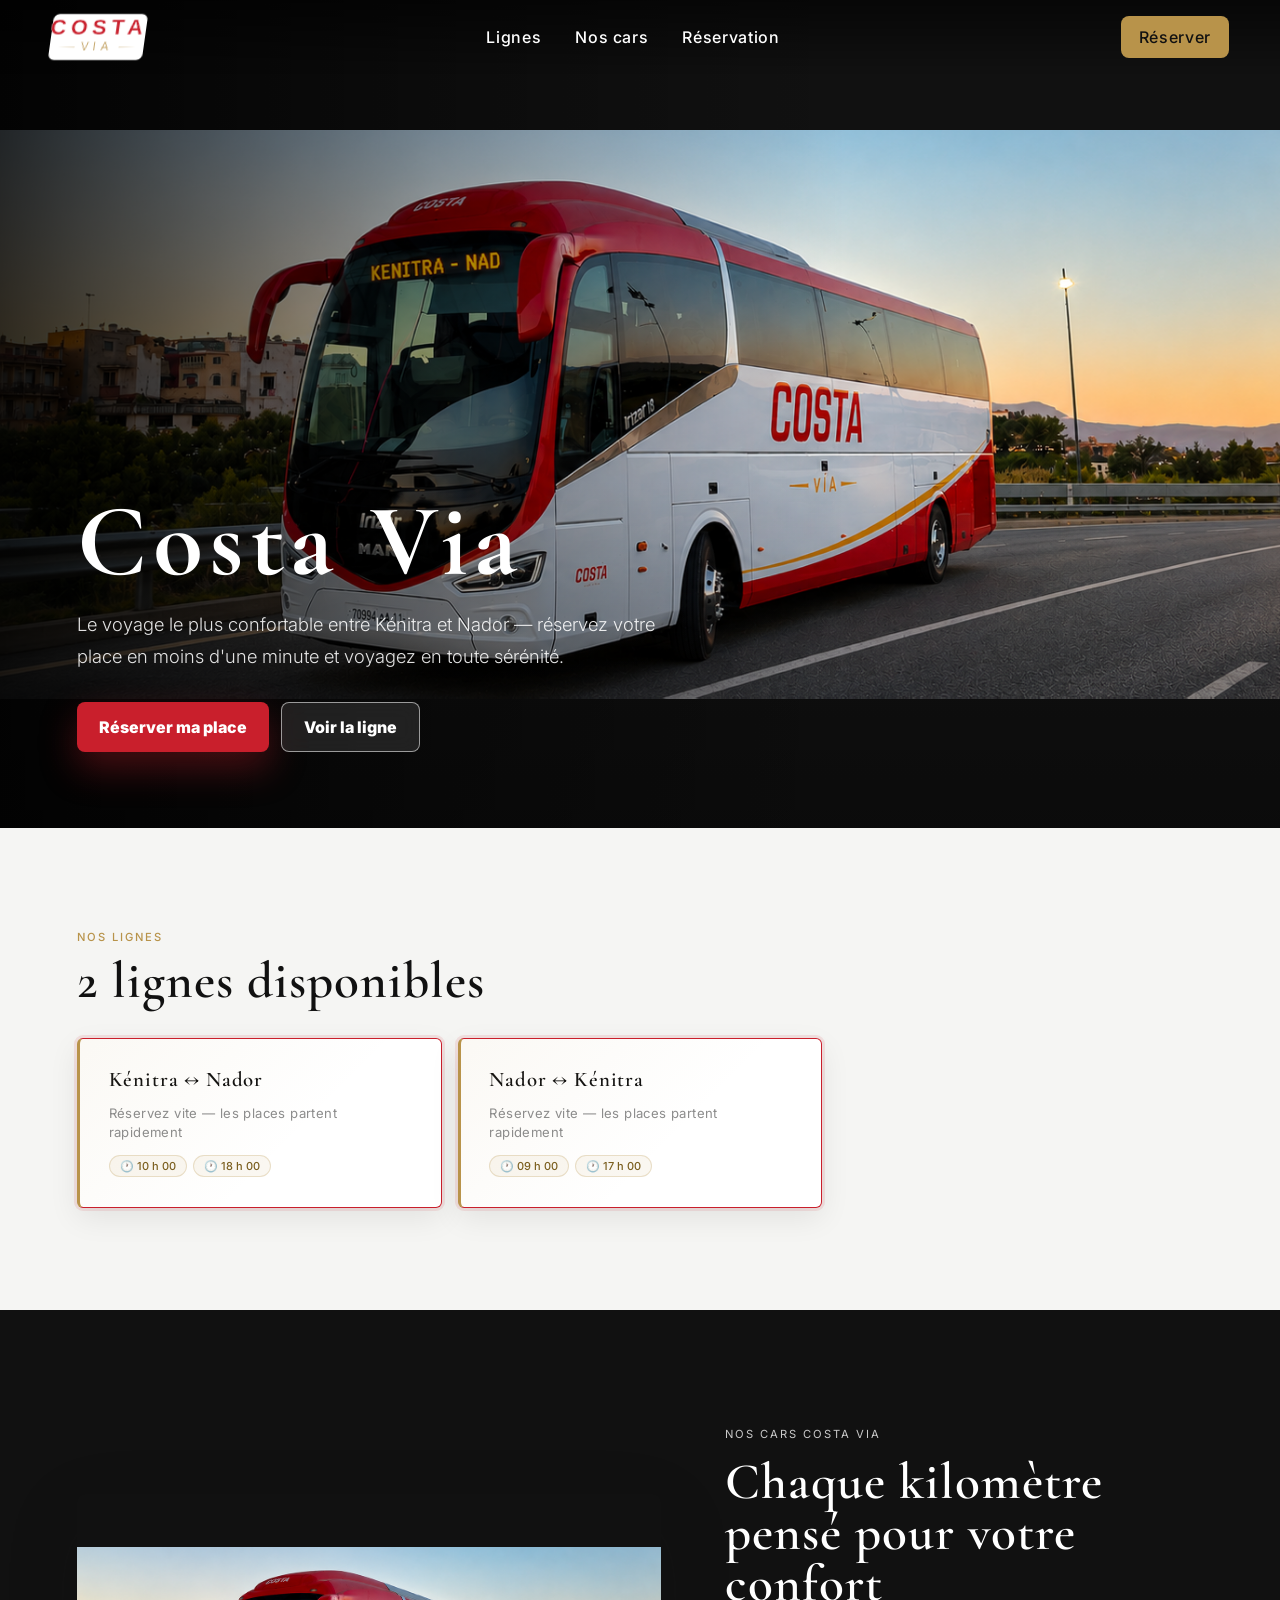
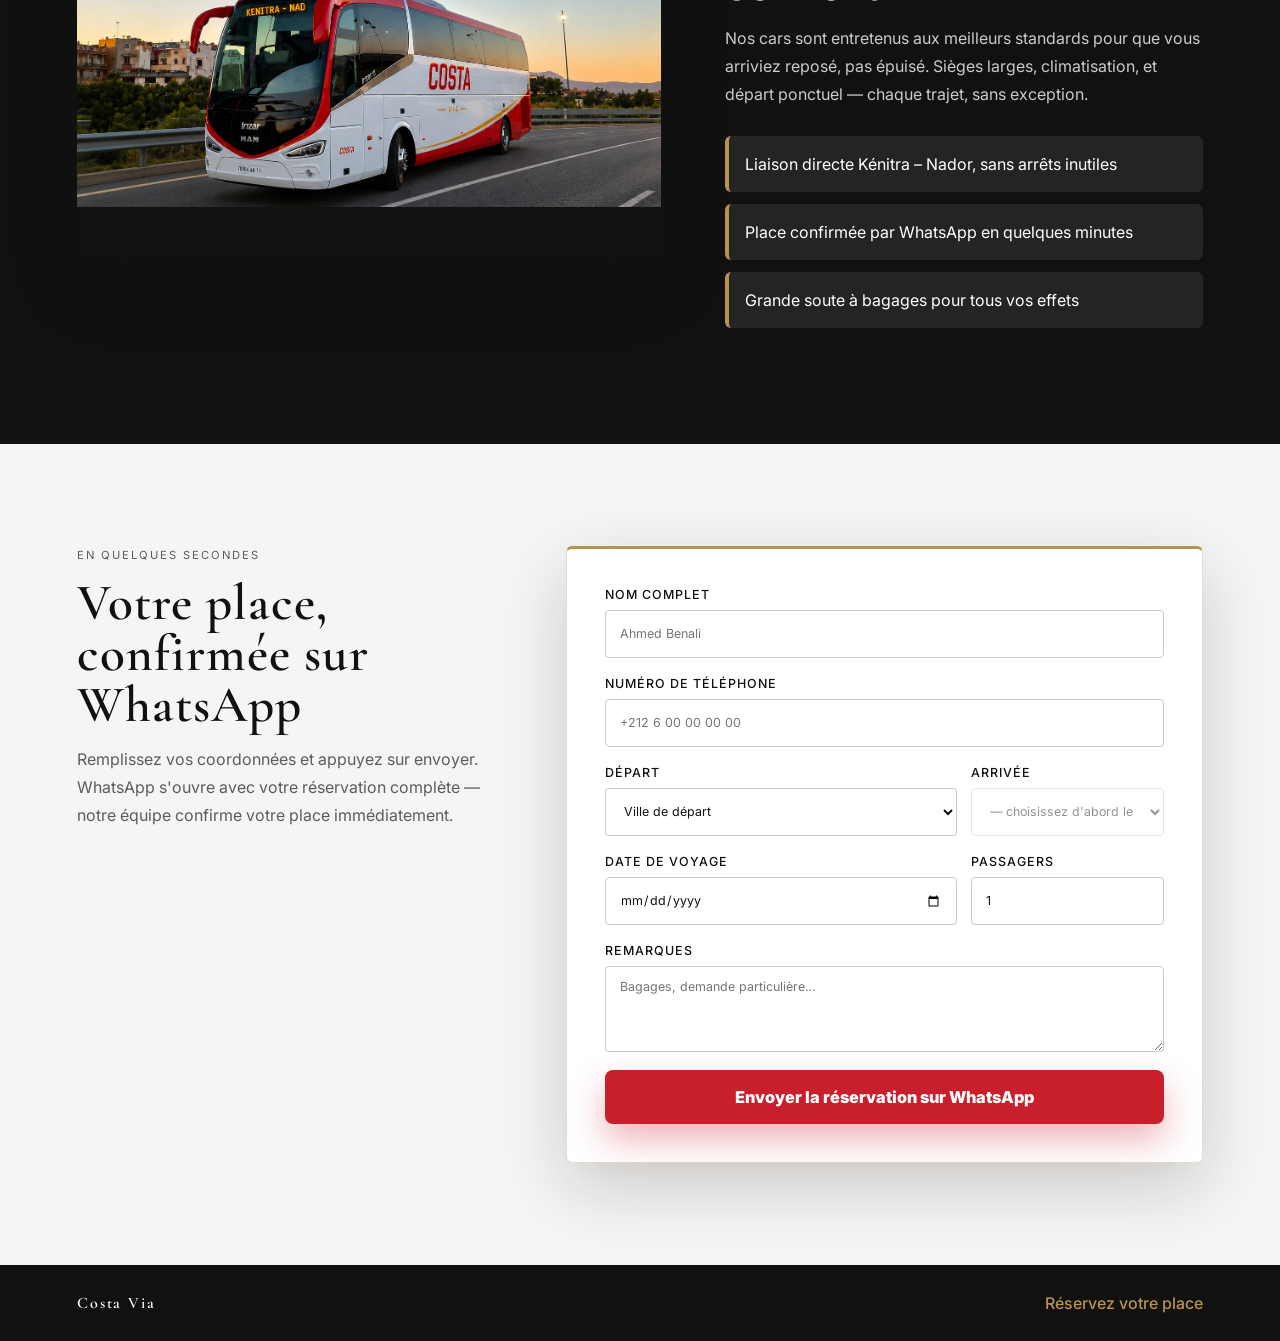
==== index.html @ 19c03201 "Add files via upload" ====
<!doctype html>
<html lang="en">
  <head>
    <meta charset="utf-8" />
    <meta name="viewport" content="width=device-width, initial-scale=1" />
    <meta
      name="description"
      content="Voyagez entre Kénitra et Nador en tout confort. Réservez votre place sur Costa Via en quelques secondes — confirmation WhatsApp immédiate."
    />
    <title>Costa Via | Kénitra ↔ Nador</title>

    <!-- Elegant font pairing: Cormorant Garamond (display) + Inter (body) -->
    <link rel="preconnect" href="https://fonts.googleapis.com" />
    <link rel="preconnect" href="https://fonts.gstatic.com" crossorigin />
    <link
      href="https://fonts.googleapis.com/css2?family=Cormorant+Garamond:ital,wght@0,400;0,500;0,600;0,700&family=Inter:wght@300;400;500;600&display=swap"
      rel="stylesheet"
    />

    <link rel="stylesheet" href="styles.css" />

    <style>
      /* ── Typography overrides ─────────────────────────────────── */
      :root {
        --font-display: 'Cormorant Garamond', Georgia, serif;
        --font-body:    'Inter', system-ui, sans-serif;
        --gold:  #b8934a;
        --gold-light: #d4b06a;
        --navy:  #0f1e2e;
      }

      /* Force body to use Inter */
      body { font-family: var(--font-body); }

      /* ── Logo: upright, not italic ───────────────────────────── */
      .costa-logo {
        font-family: var(--font-display) !important;
        font-style: normal !important;   /* removes any italic */
        font-weight: 600;
        letter-spacing: 0.18em;
      }
      .costa-word {
        font-style: normal !important;
        font-weight: 700;
        letter-spacing: 0.22em;
      }
      /* via-row: perfect centred flex row */
      .via-row {
        display: flex !important;
        align-items: center !important;
        justify-content: center !important;
        gap: 0 !important;
        width: 100% !important;
      }
      .via-row small {
        font-style: normal !important;
        font-family: var(--font-body) !important;
        font-weight: 300;
        font-size: 0.6em;
        letter-spacing: 0.35em;
        text-transform: uppercase;
        /* <small> has browser default font-size: smaller — reset it */
        font-size: 0.55em !important;
        line-height: 1 !important;
        display: inline-block !important;
        vertical-align: middle !important;
      }
      /* Gold accent on logo lines — equal flex so they share remaining space symmetrically */
      .via-line {
        background: var(--gold) !important;
        flex: 1 1 0 !important;
        height: 1px !important;
        display: block !important;
      }
      .via-line.left  { margin-right: 6px !important; }
      .via-line.right { margin-left:  6px !important; }

      /* Brand link in header */
      .brand .brand-logo {
        display: flex !important;
        flex-direction: column !important;
        align-items: center !important;
        gap: 3px !important;
        min-width: 80px !important;   /* gives via-row a fixed width so lines are truly equal */
      }

      /* ── Nav links – clean Inter ─────────────────────────────── */
      .nav-links a, .header-action {
        font-family: var(--font-body);
        font-weight: 500;
        letter-spacing: 0.04em;
        font-style: normal !important;
      }

      /* ── Hero headings ───────────────────────────────────────── */
      .hero-content h1 {
        font-family: var(--font-display);
        font-style: normal !important;
        font-weight: 700;
        letter-spacing: 0.06em;
      }
      .hero-copy {
        font-family: var(--font-body);
        font-weight: 300;
        font-size: 1.15rem;
        line-height: 1.75;
        font-style: normal !important;
      }

      /* ── Section headings ────────────────────────────────────── */
      h2 {
        font-family: var(--font-display) !important;
        font-style: normal !important;
        font-weight: 600;
        letter-spacing: 0.02em;
      }
      .eyebrow {
        font-family: var(--font-body) !important;
        font-style: normal !important;
        font-weight: 500;
        letter-spacing: 0.18em;
        font-size: 0.7rem;
        text-transform: uppercase;
        color: var(--gold);
      }

      /* ── Route card: refined shape ───────────────────────────── */
      .route-card {
        border-radius: 6px !important;        /* subtle, not round */
        border-left: 3px solid var(--gold) !important;
        padding: 1.4rem 1.8rem !important;
        font-family: var(--font-body) !important;
        font-style: normal !important;
        position: relative;
        overflow: hidden;
      }
      .route-card::before {
        content: '';
        position: absolute;
        inset: 0;
        background: linear-gradient(135deg, rgba(184,147,74,0.06) 0%, transparent 60%);
        pointer-events: none;
      }
      .route-name {
        font-family: var(--font-display) !important;
        font-style: normal !important;
        font-weight: 600;
        font-size: 1.3rem;
        letter-spacing: 0.04em;
      }
      .route-meta {
        font-family: var(--font-body) !important;
        font-style: normal !important;
        font-weight: 400;
        font-size: 0.82rem;
        letter-spacing: 0.03em;
        opacity: 0.7;
      }

      /* ── Fleet section text ──────────────────────────────────── */
      .fleet-content p,
      .fleet-content li {
        font-family: var(--font-body) !important;
        font-style: normal !important;
        font-weight: 400;
        line-height: 1.75;
      }

      /* ── Reservation form: card shape ────────────────────────── */
      .reservation-form {
        border-radius: 6px !important;
        border-top: 3px solid var(--gold) !important;
      }
      .reservation-form label {
        font-family: var(--font-body) !important;
        font-style: normal !important;
        font-weight: 500;
        font-size: 0.78rem;
        letter-spacing: 0.08em;
        text-transform: uppercase;
      }
      .reservation-form input,
      .reservation-form select,
      .reservation-form textarea {
        font-family: var(--font-body) !important;
        font-style: normal !important;
        font-weight: 400;
        border-radius: 4px !important;
      }

      .reservation-copy h2 { font-style: normal !important; }
      .reservation-copy p {
        font-family: var(--font-body) !important;
        font-style: normal !important;
        font-weight: 400;
        line-height: 1.75;
      }

      /* ── Loader logo ─────────────────────────────────────────── */
      .loader-fallback .costa-word,
      .loader-fallback small {
        font-style: normal !important;
      }

      /* ── Ride transition: 0.5 s instead of 1 s ─────────────────── */
      .ride-transition {
        animation-duration: 0.5s !important;
        transition-duration: 0.5s !important;
      }
      .ride-transition * {
        animation-duration: 0.5s !important;
        transition-duration: 0.5s !important;
      }
      /* also target any keyframe-based animation on the bus elements */
      .animated-bus {
        animation-duration: 0.5s !important;
      }
      .road-line {
        animation-duration: 0.5s !important;
      }

      /* ── Route card: pointer + hover lift ──────────────────────── */
      .route-card {
        cursor: pointer !important;
        transition: transform 0.18s ease, box-shadow 0.18s ease !important;
      }
      .route-card:hover {
        transform: translateY(-3px) !important;
        box-shadow: 0 6px 20px rgba(184,147,74,0.18) !important;
      }
      .route-card:active {
        transform: translateY(0px) !important;
      }

      /* ── Route card departure pills ──────────────────────────── */
      .route-deps {
        display: flex;
        flex-wrap: wrap;
        gap: 6px;
        margin-top: 12px;
      }
      .route-dep-pill {
        display: inline-flex;
        align-items: center;
        gap: 4px;
        padding: 3px 10px;
        border-radius: 99px;
        background: rgba(184,147,74,0.08);
        border: 1px solid rgba(184,147,74,0.25);
        font-size: 11px;
        font-weight: 500;
        color: #7a5e1e;
        font-family: var(--font-body) !important;
        font-style: normal !important;
      }

      /* ── Route grid dynamique ────────────────────────────────── */
      #routeGrid {
        grid-template-columns: repeat(auto-fill, minmax(280px, 1fr)) !important;
      }

      /* Skeleton pendant le chargement */
      .route-card-skeleton {
        min-height: 130px;
        border-radius: 8px;
        background: linear-gradient(90deg, #ece9e2 25%, #f5f3ef 50%, #ece9e2 75%);
        background-size: 200% 100%;
        animation: skeleton-shimmer 1.4s ease infinite;
      }
      @keyframes skeleton-shimmer {
        0%   { background-position: 200% 0; }
        100% { background-position: -200% 0; }
      }

      /* ── Time boxes ───────────────────────────────────────────── */
      .time-boxes-label {
        display: block;
        font-family: var(--font-body) !important;
        font-size: 0.72rem;
        font-weight: 600;
        letter-spacing: 0.08em;
        text-transform: uppercase;
        color: var(--ink);
        margin-bottom: 10px;
      }

      .time-boxes {
        display: flex;
        flex-wrap: wrap;
        gap: 10px;
      }

      .time-box {
        display: flex;
        flex-direction: column;
        align-items: center;
        justify-content: center;
        gap: 3px;
        min-width: 88px;
        padding: 12px 16px;
        border: 1.5px solid var(--line, #dedbd5);
        border-radius: 10px;
        background: #fff;
        cursor: pointer;
        transition: border-color 0.15s, background 0.15s, transform 0.15s, box-shadow 0.15s;
        font-family: var(--font-body) !important;
        font-style: normal !important;
        text-align: center;
        user-select: none;
      }

      .time-box:hover {
        border-color: var(--gold, #b8934a);
        background: #fdf8f0;
        transform: translateY(-2px);
        box-shadow: 0 4px 14px rgba(184,147,74,0.15);
      }

      .time-box.selected {
        border-color: var(--gold, #b8934a);
        background: var(--gold, #b8934a);
        color: #fff;
        box-shadow: 0 6px 18px rgba(184,147,74,0.35);
        transform: translateY(-2px);
      }

      .time-box-hour {
        font-size: 1.15rem;
        font-weight: 700;
        line-height: 1;
        letter-spacing: 0.02em;
      }

      .time-box-label {
        font-size: 0.65rem;
        font-weight: 500;
        letter-spacing: 0.1em;
        text-transform: uppercase;
        opacity: 0.65;
      }

      .time-box.selected .time-box-label {
        opacity: 0.85;
      }

      /* Smooth reveal */
      #departureTimeLabel {
        overflow: hidden;
        transition: opacity 0.25s ease;
      }

      /* ── Disabled select styling ─────────────────────────────── */
      .reservation-form select:disabled {
        opacity: 0.45 !important;
        cursor: not-allowed !important;
      }
      #departureTimeLabel:not([style*="none"]) { opacity: 1; }

      /* ── Footer ──────────────────────────────────────────────── */
      .site-footer span {
        font-family: var(--font-display) !important;
        font-style: normal !important;
        font-weight: 600;
        letter-spacing: 0.12em;
      }
      .site-footer a {
        font-family: var(--font-body) !important;
        font-style: normal !important;
        font-weight: 500;
      }
    </style>
  </head>
  <body>
    <div class="loader" id="loader" aria-label="Chargement du site">
      <div class="loader-video-frame">
        <video
          class="loader-video"
          src="assets/bus-motion.mp4"
          autoplay
          muted
          loop
          playsinline
          poster="assets/costa-via-bus.jpeg"
        ></video>
        <div class="loader-fallback costa-logo">
          <span class="costa-word">COSTA</span>
          <span class="via-row">
            <span class="via-line left"></span>
            <small>VIA</small>
            <span class="via-line right"></span>
          </span>
        </div>
      </div>
      <div class="loader-bar" aria-hidden="true"><span></span></div>
    </div>

    <div class="ride-transition" id="rideTransition" aria-hidden="true">
      <div class="rt-overlay"></div>
      <div class="rt-content">
        <div class="rt-logo costa-logo">
          <span class="costa-word">COSTA</span>
          <span class="via-row">
            <span class="via-line left"></span>
            <small>VIA</small>
            <span class="via-line right"></span>
          </span>
        </div>
        <div class="rt-bar-wrap" aria-hidden="true">
          <span class="rt-bar"></span>
        </div>
      </div>
    </div>

    <header class="site-header" id="top">
      <a class="brand" href="#top" aria-label="Costa Via — accueil">
        <span class="brand-logo costa-logo" aria-hidden="true">
          <span class="costa-word">COSTA</span>
          <span class="via-row">
            <span class="via-line left"></span>
            <small>VIA</small>
            <span class="via-line right"></span>
          </span>
        </span>
      </a>
      <nav class="nav-links" aria-label="Navigation principale">
        <a href="#routes">Lignes</a>
        <a href="#fleet">Nos cars</a>
        <a href="#reservation">Réservation</a>
      </nav>
      <a class="header-action" href="#reservation">Réserver</a>
    </header>

    <main>
      <!-- ── Hero ──────────────────────────────────────────────── -->
      <section class="hero" aria-labelledby="hero-title">
        <video
          class="hero-media"
          src="assets/bus-motion.mp4"
          autoplay
          muted
          loop
          playsinline
          poster="assets/costa-via-bus.jpeg"
        ></video>
        <div class="hero-overlay"></div>
        <div class="hero-content">
          <h1 id="hero-title">Costa Via</h1>
          <p class="hero-copy">
            Le voyage le plus confortable entre Kénitra et Nador —
            réservez votre place en moins d'une minute et voyagez en toute sérénité.
          </p>
          <div class="hero-actions">
            <a class="button primary" href="#reservation">Réserver ma place</a>
            <a class="button secondary" href="#routes">Voir la ligne</a>
          </div>
        </div>
      </section>

      <!-- ── Routes ─────────────────────────────────────────────── -->
      <section class="section route-section" id="routes" aria-labelledby="routes-title">
        <div class="section-heading">
          <p class="eyebrow" id="routesEyebrow">Nos lignes</p>
          <h2 id="routes-title">Nos lignes disponibles</h2>
        </div>
        <!-- Les cartes sont générées dynamiquement par initForm() -->
        <div class="route-grid" id="routeGrid">
          <!-- placeholder pendant le chargement -->
          <div class="route-card-skeleton"></div>
        </div>
      </section>

      <!-- ── Fleet ──────────────────────────────────────────────── -->
      <section class="fleet" id="fleet" aria-labelledby="fleet-title">
        <div class="fleet-media" data-scroll-video>
          <video
            src="assets/bus-motion.mp4"
            muted
            loop
            playsinline
            poster="assets/costa-via-bus.jpeg"
          ></video>
        </div>
        <div class="fleet-content">
          <p class="eyebrow">Nos cars Costa Via</p>
          <h2 id="fleet-title">Chaque kilomètre pensé pour votre confort</h2>
          <p>
            Nos cars sont entretenus aux meilleurs standards pour que vous arriviez
            reposé, pas épuisé. Sièges larges, climatisation, et départ ponctuel —
            chaque trajet, sans exception.
          </p>
          <ul class="feature-list">
            <li>Liaison directe Kénitra – Nador, sans arrêts inutiles</li>
            <li>Place confirmée par WhatsApp en quelques minutes</li>
            <li>Grande soute à bagages pour tous vos effets</li>
          </ul>
        </div>
      </section>

      <!-- ── Reservation ────────────────────────────────────────── -->
      <section class="reservation-section" id="reservation" aria-labelledby="reservation-title">
        <div class="reservation-copy">
          <p class="eyebrow">En quelques secondes</p>
          <h2 id="reservation-title">Votre place, confirmée sur WhatsApp</h2>
          <p>
            Remplissez vos coordonnées et appuyez sur envoyer. WhatsApp s'ouvre
            avec votre réservation complète — notre équipe confirme votre place
            immédiatement.
          </p>
        </div>

        <form class="reservation-form" id="reservationForm">
          <label>
            Nom complet
            <input
              id="customerName"
              name="customerName"
              type="text"
              autocomplete="name"
              placeholder="Ahmed Benali"
              required
            />
          </label>

          <label>
            Numéro de téléphone
            <input
              id="customerPhone"
              name="customerPhone"
              type="tel"
              autocomplete="tel"
              placeholder="+212 6 00 00 00 00"
              required
            />
          </label>

          <!-- Départ + Arrivée en deux colonnes -->
          <div class="form-row">
            <label>
              Départ
              <select id="fromCity" name="fromCity" required>
                <option value="">Chargement…</option>
              </select>
            </label>
            <label>
              Arrivée
              <select id="toCity" name="toCity" required disabled>
                <option value="">— choisissez d'abord le départ</option>
              </select>
            </label>
          </div>

          <!-- Heure de départ : boîtes cliquables -->
          <div id="departureTimeLabel" style="display:none">
            <span class="time-boxes-label">Heure de départ</span>
            <div class="time-boxes" id="timeBoxes" role="group" aria-label="Heure de départ"></div>
            <!-- champ caché pour la valeur sélectionnée -->
            <input type="hidden" id="departureTime" name="departureTime" />
          </div>

          <div class="form-row">
            <label>
              Date de voyage
              <input id="travelDate" name="travelDate" type="date" required />
            </label>
            <label>
              Passagers
              <input
                id="passengers"
                name="passengers"
                type="number"
                min="1"
                max="80"
                value="1"
              />
            </label>
          </div>

          <label>
            Remarques
            <textarea
              id="notes"
              name="notes"
              rows="4"
              placeholder="Bagages, demande particulière…"
            ></textarea>
          </label>

          <button class="button submit" type="submit">Envoyer la réservation sur WhatsApp</button>
        </form>
      </section>
    </main>

    <footer class="site-footer">
      <span>Costa Via</span>
      <a href="#reservation">Réservez votre place</a>
    </footer>

    <!--
      ╔═══════════════════════════════════════════════════════════════════╗
      ║  DONNÉES DE SECOURS (fallback si JSONbin est inaccessible)       ║
      ║  Ces données sont utilisées uniquement hors ligne.               ║
      ║  La vraie source est JSONbin.io — gérez tout depuis admin.html   ║
      ╚═══════════════════════════════════════════════════════════════════╝
    -->
    <script id="schedules-data" type="application/json">
    {
      "cities": [
        { "id": "Kenitra", "label": "Kénitra" },
        { "id": "Nador",   "label": "Nador"   }
      ],
      "lines": [
        {
          "id": "KN",
          "from": "Kenitra",
          "to": "Nador",
          "departures": [
            { "id": "KN-10", "label": "10 h 00", "heure": "10:00" },
            { "id": "KN-18", "label": "18 h 00", "heure": "18:00" }
          ]
        },
        {
          "id": "NK",
          "from": "Nador",
          "to": "Kenitra",
          "departures": [
            { "id": "NK-09", "label": "09 h 00", "heure": "09:00" },
            { "id": "NK-17", "label": "17 h 00", "heure": "17:00" }
          ]
        }
      ]
    }
    </script>

    <script src="script.js"></script>
    <script>
      /* ════════════════════════════════════════════════════════════════
         Costa Via — logique du formulaire de réservation
         ════════════════════════════════════════════════════════════════ */

      /* ── Animation patch ───────────────────────────────────────── */
      (function () {
        var el = document.getElementById('rideTransition');
        if (!el) return;
        var _orig = window.setTimeout;
        window.setTimeout = function (fn, delay) {
          var a = Array.prototype.slice.call(arguments, 2);
          return _orig.apply(this, [fn, delay].concat(a));
        };
      })();

      /* ── JSONbin.io — source de vérité, partagée avec admin.html ───── */
      var JSONBIN_BIN_ID     = '6a464b9fda38895dfe21dfa0';
      var JSONBIN_MASTER_KEY = '$2a$10$acoaTPgeLpVFCtL/paNJCepuQtPx75NwT.cniJv318Ar5eZn329Nm';
      var JSONBIN_URL        = 'https://api.jsonbin.io/v3/b/' + JSONBIN_BIN_ID + '/latest';

      /* ── Chargement des données ─────────────────────────────────────
       *
       *  Priorité :
       *  1. JSONbin.io                          ← source de vérité, gérée depuis admin.html
       *  2. localStorage['costaViaSchedules']   ← cache (dernier chargement connu)
       *  3. Bloc <script id="schedules-data">   ← fallback hors ligne, livré avec la page
       *
       *  Fonctionne en file://, localhost, et en ligne.
       * ──────────────────────────────────────────────────────────── */
      function loadLocalSchedules() {
        /* 1. localStorage — mis à jour par l'admin / lors d'une visite précédente */
        try {
          var saved = localStorage.getItem('costaViaSchedules');
          if (saved) {
            var parsed = JSON.parse(saved);
            if (parsed && parsed.cities && parsed.lines) return parsed;
          }
        } catch(e) {}

        /* 2. Fallback : données inline */
        var tag = document.getElementById('schedules-data');
        if (!tag) return { cities: [], lines: [] };
        try { return JSON.parse(tag.textContent); }
        catch(e) { return { cities: [], lines: [] }; }
      }

      function fetchSchedulesFromJsonBin() {
        /* Coupe la requête si JSONbin met trop de temps à répondre,
           pour ne pas laisser la page de réservation bloquée sur un réseau lent. */
        var controller = ('AbortController' in window) ? new AbortController() : null;
        var timer = controller ? setTimeout(function () { controller.abort(); }, 4000) : null;

        return fetch(JSONBIN_URL, {
          headers: {
            'X-Master-Key': JSONBIN_MASTER_KEY,
            'X-Bin-Meta': 'false'
          },
          signal: controller ? controller.signal : undefined
        })
          .then(function (res) {
            if (!res.ok) throw new Error('HTTP ' + res.status);
            return res.json();
          })
          .then(function (data) {
            if (!data || !data.cities || !data.lines) throw new Error('Format invalide');
            try { localStorage.setItem('costaViaSchedules', JSON.stringify(data)); } catch(e) {}
            return data;
          })
          .finally(function () { if (timer) clearTimeout(timer); });
      }

      /* Initialise le formulaire UNE SEULE FOIS, avec la donnée la plus fraîche possible
         (JSONbin.io en priorité, secours local sinon). On n'appelle jamais initForm()
         une deuxième fois : elle attache des écouteurs d'évènements, qui se
         dupliqueraient (double envoi WhatsApp, etc.) si elle était rappelée. */
      fetchSchedulesFromJsonBin()
        .catch(function () { return loadLocalSchedules(); })
        .then(function (data) { initForm(data); });

      /* ── Génération dynamique des cartes de lignes ─────────────── */
      function renderRouteCards(data, cityLabels) {
        var grid     = document.getElementById('routeGrid');
        var title    = document.getElementById('routes-title');
        var eyebrow  = document.getElementById('routesEyebrow');
        if (!grid) return;

        /* Vide le skeleton */
        grid.innerHTML = '';

        if (!data.lines || data.lines.length === 0) {
          grid.innerHTML = '<p style="color:var(--muted);font-size:14px">Aucune ligne disponible pour le moment.</p>';
          return;
        }

        /* Titre dynamique selon le nombre de lignes */
        var nbLignes = data.lines.length;
        if (eyebrow) eyebrow.textContent = nbLignes === 1 ? 'Notre ligne' : 'Nos lignes';
        if (title) {
          if (nbLignes === 1) {
            var l = data.lines[0];
            var fl = cityLabels[l.from] || l.from;
            var tl = cityLabels[l.to]   || l.to;
            title.textContent = fl + ' — ' + tl + ', direct';
          } else {
            title.textContent = nbLignes + ' lignes disponibles';
          }
        }

        /* Grille : une colonne si une seule ligne, auto sinon */
        grid.className = 'route-grid' + (nbLignes === 1 ? ' single-route' : '');

        /* Crée une carte par ligne */
        data.lines.forEach(function (line) {
          var fromLabel = cityLabels[line.from] || line.from;
          var toLabel   = cityLabels[line.to]   || line.to;
          var depCount  = line.departures ? line.departures.length : 0;

          /* Horaires à afficher sous la carte */
          var depsHtml = '';
          if (line.departures && line.departures.length) {
            depsHtml = '<span class="route-deps">' +
              line.departures.map(function (d) {
                return '<span class="route-dep-pill">🕐 ' + d.label + '</span>';
              }).join('') +
            '</span>';
          }

          var card = document.createElement('button');
          card.type         = 'button';
          card.className    = 'route-card is-selected';
          card.dataset.route = line.from + ' - ' + line.to;

          card.innerHTML =
            '<span class="route-name">' + fromLabel + ' ↔ ' + toLabel + '</span>' +
            '<span class="route-meta">Réservez vite — les places partent rapidement</span>' +
            (depsHtml ? depsHtml : '');

          grid.appendChild(card);
        });

        /* Rebranche les listeners de clic (définis plus bas dans initForm) */
        /* On dispatch un event custom pour que initForm les attrape */
        grid.dispatchEvent(new Event('cards-ready', { bubbles: true }));
      }

      /* ── initForm ───────────────────────────────────────────────── */
      function initForm(data) {

        var SCHEDULES    = {};
        var DESTINATIONS = {};
        var CITY_LABELS  = {};

        data.cities.forEach(function (c) {
          CITY_LABELS[c.id] = c.label;
        });

        data.lines.forEach(function (line) {
          var f = line.from, t = line.to;
          if (!SCHEDULES[f])    SCHEDULES[f]    = {};
          if (!DESTINATIONS[f]) DESTINATIONS[f] = [];
          SCHEDULES[f][t] = line.departures;
          DESTINATIONS[f].push({ value: t, label: CITY_LABELS[t] || t });
        });

        /* ── Génère les cartes de lignes dynamiquement ────────────── */
        renderRouteCards(data, CITY_LABELS);

        var elFrom      = document.getElementById('fromCity');
        var elTo        = document.getElementById('toCity');
        var elTimeHidden= document.getElementById('departureTime');
        var elTimeBoxes = document.getElementById('timeBoxes');
        var elTimeLbl   = document.getElementById('departureTimeLabel');

        /* Peuple le select Départ */
        elFrom.innerHTML = '<option value="">Ville de départ</option>';
        data.cities.forEach(function (c) {
          var o = document.createElement('option');
          o.value = c.id; o.textContent = c.label;
          elFrom.appendChild(o);
        });

        elFrom.addEventListener('change', function () {
          var from = this.value;
          elTo.innerHTML = '<option value="">Ville d\'arrivée</option>';
          elTo.disabled  = true;
          elTimeLbl.style.display = 'none';
          elTimeBoxes.innerHTML   = '';
          elTimeHidden.value      = '';
          if (!from || !DESTINATIONS[from]) return;
          DESTINATIONS[from].forEach(function (d) {
            var o = document.createElement('option');
            o.value = d.value; o.textContent = d.label;
            elTo.appendChild(o);
          });
          elTo.disabled = false;
          if (DESTINATIONS[from].length === 1) {
            elTo.value = DESTINATIONS[from][0].value;
            elTo.dispatchEvent(new Event('change'));
          }
        });

        elTo.addEventListener('change', function () {
          var from = elFrom.value, to = this.value;

          /* Réinitialise les boîtes horaires */
          elTimeLbl.style.display = 'none';
          elTimeBoxes.innerHTML   = '';
          elTimeHidden.value      = '';

          if (!from || !to) return;
          var slots = SCHEDULES[from] && SCHEDULES[from][to] ? SCHEDULES[from][to] : [];
          if (!slots.length) return;

          /* Construit les boîtes cliquables */
          slots.forEach(function (s) {
            var box = document.createElement('button');
            box.type      = 'button';
            box.className = 'time-box';
            box.dataset.id    = s.id;
            box.dataset.heure = s.heure;
            box.dataset.label = s.label;

            /* Formate l'heure : "10:00" → "10h00" affiché en deux lignes */
            var parts = s.heure.split(':');
            var hh = parts[0], mm = parts[1] || '00';

            box.innerHTML =
              '<span class="time-box-hour">' + hh + '<small style="font-size:.65em;font-weight:500">h</small>' + mm + '</span>' +
              '<span class="time-box-label">Départ</span>';

            box.addEventListener('click', function () {
              /* Déselectionne tout */
              elTimeBoxes.querySelectorAll('.time-box').forEach(function (b) {
                b.classList.remove('selected');
              });
              /* Sélectionne ce bouton */
              box.classList.add('selected');
              elTimeHidden.value = s.id;
              /* Stocke le label pour le message WhatsApp */
              elTimeHidden.dataset.label = s.label;
            });

            elTimeBoxes.appendChild(box);
          });

          elTimeLbl.style.display = '';
        });

        /* ── Clic sur les cartes de lignes (délégation sur le grid) ── */
        var routeGrid = document.getElementById('routeGrid');
        if (routeGrid) {
          routeGrid.addEventListener('click', function (e) {
            var card = e.target.closest('.route-card');
            if (!card) return;

            var parts = (card.getAttribute('data-route') || '').split(' - ');
            var from  = (parts[0] || '').trim();

            /* Animation */
            var rt = document.getElementById('rideTransition');
            if (rt) {
              rt.classList.remove('is-active', 'is-leaving');
              void rt.offsetWidth;
              rt.classList.add('is-active');
              setTimeout(function () {
                var target = document.getElementById('reservation');
                if (target) target.scrollIntoView({ behavior: 'instant' });
              }, 350);
              setTimeout(function () { rt.classList.add('is-leaving'); }, 680);
              setTimeout(function () { rt.classList.remove('is-active', 'is-leaving'); }, 1050);
            }

            /* Pré-sélectionne la ville de départ */
            if (from && elFrom) {
              elFrom.value = from;
              elTimeBoxes.innerHTML = '';
              elTimeHidden.value    = '';
              elFrom.dispatchEvent(new Event('change'));
            }
          });
        }

        document.getElementById('reservationForm')
          .addEventListener('submit', function (e) {
            e.preventDefault();
            e.stopImmediatePropagation();
            var name    = (document.getElementById('customerName').value  || '').trim();
            var phone   = (document.getElementById('customerPhone').value || '').trim();
            var from    = elFrom.value;
            var to      = elTo.value;
            var timeId  = elTimeHidden.value;
            var timeStr = elTimeHidden.dataset.label || timeId || '—';
            var date    = document.getElementById('travelDate').value;
            var pax     = document.getElementById('passengers').value || '1';
            var notes   = (document.getElementById('notes').value || '').trim();
            var dateStr = date;
            if (date) {
              var d = new Date(date + 'T00:00:00');
              dateStr = d.toLocaleDateString('fr-FR', {
                weekday: 'long', day: 'numeric', month: 'long', year: 'numeric'
              });
            }
            var msg = [
              '🚌 *Réservation Costa Via*', '',
              '👤 Nom : '             + (name                  || '—'),
              '📞 Tél : '             + (phone                 || '—'),
              '📍 Départ : '          + (CITY_LABELS[from]     || from || '—'),
              '🏁 Arrivée : '         + (CITY_LABELS[to]       || to   || '—'),
              '🕐 Heure de départ : ' + timeStr,
              '📅 Date : '            + (dateStr               || '—'),
              '🧑‍🤝‍🧑 Passagers : '  + pax
            ];
            if (notes) msg.push('📝 Remarques : ' + notes);
            var waNumber = '212600000000';
            window.open(
              'https://wa.me/' + waNumber + '?text=' + encodeURIComponent(msg.join('\n')),
              '_blank'
            );
          }, true);

      } /* fin initForm() */
    </script>
  </body>
</html>
---- styles.css ----
:root {
  color-scheme: light;
  --ink: #111111;
  --muted: #5c5c5c;
  --paper: #f5f5f3;
  --surface: #ffffff;
  --line: #dedbd5;
  --red: #c91f2c;
  --red-dark: #8f111c;
  --gold: #be8d2d;
  --black: #111111;
  --shadow: 0 24px 70px rgba(17, 17, 17, 0.18);
}

* {
  box-sizing: border-box;
}

html {
  scroll-behavior: smooth;
}

body {
  margin: 0;
  font-family:
    Inter, ui-sans-serif, system-ui, -apple-system, BlinkMacSystemFont, "Segoe UI",
    sans-serif;
  color: var(--ink);
  background: var(--paper);
}

body.loading {
  overflow: hidden;
}

a {
  color: inherit;
  text-decoration: none;
}

button,
input,
select,
textarea {
  font: inherit;
}

.loader {
  position: fixed;
  inset: 0;
  z-index: 50;
  display: grid;
  place-items: center;
  gap: 22px;
  padding: 24px;
  background: var(--black);
  color: #fff;
  transition:
    opacity 450ms ease,
    visibility 450ms ease;
}

.loader.is-hidden {
  opacity: 0;
  visibility: hidden;
  pointer-events: none;
}

.loader-video-frame {
  position: relative;
  width: min(720px, 92vw);
  aspect-ratio: 16 / 9;
  overflow: hidden;
  border-radius: 8px;
  background: var(--black) url("assets/costa-via-bus.jpeg") center / contain no-repeat;
  box-shadow: var(--shadow);
}

.loader-video,
.loader-video-frame video {
  width: 100%;
  height: 100%;
  object-fit: contain;
  object-position: center;
}

.loader-fallback {
  position: absolute;
  inset: auto 24px 22px;
  font-size: clamp(2.4rem, 7vw, 5.8rem);
  text-shadow: 0 2px 24px rgba(0, 0, 0, 0.5);
}

.costa-logo {
  display: inline-grid;
  justify-items: center;
  gap: 2px;
  line-height: 0.9;
  transform: skewX(-8deg);
}

.costa-word {
  color: var(--red);
  font-family: Impact, Haettenschweiler, "Arial Narrow Bold", sans-serif;
  font-size: 1em;
  font-style: italic;
  font-weight: 900;
  letter-spacing: 0;
  text-transform: uppercase;
  -webkit-text-stroke: 1px #fff;
  text-shadow:
    0 1px 0 #fff,
    0 2px 8px rgba(0, 0, 0, 0.26);
}

.via-row {
  display: grid;
  grid-template-columns: minmax(22px, 1fr) auto minmax(22px, 1fr);
  align-items: center;
  gap: 7px;
  width: 84%;
  color: var(--gold);
}

.via-row small {
  font-family: Georgia, "Times New Roman", serif;
  font-size: 0.34em;
  font-weight: 700;
  letter-spacing: 0;
}

.via-line {
  display: block;
  height: 6px;
  background: var(--gold);
}

.via-line.left {
  clip-path: polygon(0 50%, 100% 0, 100% 100%);
}

.via-line.right {
  clip-path: polygon(0 0, 100% 50%, 0 100%);
}

.loader-bar {
  width: min(360px, 70vw);
  height: 4px;
  overflow: hidden;
  border-radius: 999px;
  background: rgba(255, 255, 255, 0.22);
}

.loader-bar span {
  display: block;
  width: 42%;
  height: 100%;
  border-radius: inherit;
  background: var(--gold);
  animation: loadMove 1.1s ease-in-out infinite;
}

@keyframes loadMove {
  0% {
    transform: translateX(-110%);
  }
  100% {
    transform: translateX(260%);
  }
}

/* ── Élégante transition de navigation ───────────────────────────── */

.ride-transition {
  position: fixed;
  inset: 0;
  z-index: 45;
  pointer-events: none;
  display: grid;
  place-items: center;
  visibility: hidden;
}

/* Couche sombre qui entre et sort */
.rt-overlay {
  position: absolute;
  inset: 0;
  background: #0a0a0a;
  opacity: 0;
  transform: scaleY(0);
  transform-origin: bottom;
}

/* Contenu centré : logo + barre */
.rt-content {
  position: relative;
  display: flex;
  flex-direction: column;
  align-items: center;
  gap: 28px;
  opacity: 0;
}

/* Logo réutilise .costa-logo mais redimensionné */
.rt-logo {
  color: #fff;
  font-size: clamp(2.6rem, 6vw, 4.8rem);
}

.rt-logo .costa-word {
  -webkit-text-stroke: 0.5px rgba(255,255,255,0.3);
  text-shadow: none;
}

.rt-logo .via-line {
  height: 2px;
  background: #b8934a;
}

/* Barre de progression */
.rt-bar-wrap {
  width: clamp(120px, 22vw, 280px);
  height: 1px;
  background: rgba(255,255,255,0.12);
  overflow: hidden;
  border-radius: 999px;
}

.rt-bar {
  display: block;
  width: 0%;
  height: 100%;
  background: #b8934a;
  border-radius: 999px;
}

/* ── États animés ────────────────────────────────────────────── */

.ride-transition.is-active {
  visibility: visible;
  pointer-events: all;
}

/* Phase 1 — entrée : voile monte (0 → 150ms), contenu apparaît (120 → 320ms) */
.ride-transition.is-active .rt-overlay {
  animation: rt-overlay-in 0.28s cubic-bezier(0.76, 0, 0.24, 1) forwards;
}

.ride-transition.is-active .rt-content {
  animation: rt-content-in 0.22s ease forwards 0.14s;
}

.ride-transition.is-active .rt-bar {
  animation: rt-bar-fill 0.38s cubic-bezier(0.4, 0, 0.2, 1) forwards 0.18s;
}

/* Phase 2 — sortie : contenu disparaît, voile redescend */
.ride-transition.is-leaving .rt-content {
  animation: rt-content-out 0.16s ease forwards;
}

.ride-transition.is-leaving .rt-overlay {
  animation: rt-overlay-out 0.32s cubic-bezier(0.76, 0, 0.24, 1) forwards 0.1s;
}

/* Keyframes */
@keyframes rt-overlay-in {
  from { opacity: 0; transform: scaleY(0); }
  to   { opacity: 1; transform: scaleY(1); }
}

@keyframes rt-overlay-out {
  from { opacity: 1; transform: scaleY(1); transform-origin: top; }
  to   { opacity: 0; transform: scaleY(0); transform-origin: top; }
}

@keyframes rt-content-in {
  from { opacity: 0; transform: translateY(12px); }
  to   { opacity: 1; transform: translateY(0);    }
}

@keyframes rt-content-out {
  from { opacity: 1; }
  to   { opacity: 0; }
}

@keyframes rt-bar-fill {
  from { width: 0%;    }
  to   { width: 100%;  }
}


.site-header {
  position: fixed;
  top: 0;
  right: 0;
  left: 0;
  z-index: 20;
  display: flex;
  align-items: center;
  justify-content: space-between;
  gap: 18px;
  min-height: 72px;
  padding: 14px clamp(18px, 4vw, 56px);
  color: #fff;
  background: linear-gradient(to bottom, rgba(0, 0, 0, 0.58), rgba(0, 0, 0, 0));
}

.site-header.scrolled {
  color: var(--ink);
  background: rgba(245, 245, 243, 0.94);
  border-bottom: 1px solid rgba(17, 17, 17, 0.12);
  backdrop-filter: blur(14px);
}

.brand,
.nav-links,
.header-action {
  display: flex;
  align-items: center;
}

.brand {
  gap: 10px;
  font-weight: 800;
  min-width: max-content;
}

.brand-logo {
  width: 94px;
  min-height: 46px;
  padding: 5px 8px;
  border-radius: 6px;
  background: #fff;
  color: var(--red);
  font-size: 1.34rem;
  box-shadow: 0 8px 22px rgba(0, 0, 0, 0.18);
}

.brand-logo .costa-word {
  -webkit-text-stroke-width: 0.35px;
  text-shadow: none;
}

.brand-logo .via-row small {
  font-size: 0.64rem;
}

.brand-logo .via-line {
  height: 3px;
}

.nav-links {
  gap: clamp(14px, 3vw, 34px);
  color: inherit;
  font-weight: 650;
}

.header-action {
  min-height: 42px;
  padding: 0 18px;
  border-radius: 8px;
  background: var(--gold);
  color: var(--black);
  font-weight: 800;
}

.hero {
  position: relative;
  min-height: 92svh;
  display: grid;
  align-items: end;
  overflow: hidden;
  padding: 128px clamp(20px, 6vw, 86px) 76px;
  color: #fff;
}

.hero-media,
.hero-overlay {
  position: absolute;
  inset: 0;
  width: 100%;
  height: 100%;
}

.hero-media {
  object-fit: contain;
  object-position: center;
  background: var(--black) url("assets/costa-via-bus.jpeg") center / contain no-repeat;
}

.hero-overlay {
  background:
    linear-gradient(90deg, rgba(0, 0, 0, 0.82), rgba(0, 0, 0, 0.34) 34%, rgba(0, 0, 0, 0) 66%),
    linear-gradient(to top, rgba(0, 0, 0, 0.34), transparent 42%);
}

.hero-content {
  position: relative;
  width: min(780px, 100%);
}

.eyebrow {
  margin: 0 0 12px;
  color: var(--gold);
  font-size: 0.8rem;
  font-weight: 850;
  letter-spacing: 0;
  text-transform: uppercase;
}

h1,
h2,
p {
  margin-top: 0;
}

h1 {
  margin-bottom: 18px;
  font-size: clamp(3rem, 8vw, 6.8rem);
  line-height: 0.94;
}

h2 {
  margin-bottom: 14px;
  font-size: clamp(2rem, 4vw, 3.8rem);
  line-height: 1;
}

.hero-copy {
  width: min(620px, 100%);
  color: rgba(255, 255, 255, 0.88);
  font-size: clamp(1.04rem, 2vw, 1.3rem);
  line-height: 1.65;
}

.hero-actions {
  display: flex;
  flex-wrap: wrap;
  gap: 12px;
  margin-top: 30px;
}

.button {
  display: inline-flex;
  align-items: center;
  justify-content: center;
  min-height: 50px;
  padding: 0 22px;
  border: 0;
  border-radius: 8px;
  font-weight: 850;
  cursor: pointer;
  transition:
    transform 180ms ease,
    box-shadow 180ms ease,
    background 180ms ease;
}

.button:hover {
  transform: translateY(-2px);
}

.primary,
.submit {
  background: var(--red);
  color: #fff;
  box-shadow: 0 16px 36px rgba(201, 31, 44, 0.34);
}

.primary:hover,
.submit:hover {
  background: var(--red-dark);
}

.secondary {
  border: 1px solid rgba(255, 255, 255, 0.55);
  color: #fff;
  background: rgba(255, 255, 255, 0.1);
  backdrop-filter: blur(10px);
}

.section,
.reservation-section {
  padding: clamp(68px, 8vw, 120px) clamp(20px, 6vw, 86px);
}

.section-heading {
  width: min(760px, 100%);
  margin-bottom: 30px;
}

.route-grid {
  display: grid;
  grid-template-columns: repeat(4, minmax(0, 1fr));
  gap: 16px;
}

.route-grid.single-route {
  grid-template-columns: minmax(280px, 520px);
}

.route-card {
  min-height: 170px;
  padding: 22px;
  text-align: left;
  border: 1px solid var(--line);
  border-radius: 8px;
  background: var(--surface);
  color: var(--ink);
  cursor: pointer;
  box-shadow: 0 10px 30px rgba(17, 17, 17, 0.08);
}

.route-card:hover,
.route-card.is-selected {
  border-color: var(--red);
  outline: 3px solid rgba(201, 31, 44, 0.1);
}

.route-name,
.route-meta {
  display: block;
}

.route-name {
  margin-bottom: 12px;
  font-size: 1.25rem;
  font-weight: 850;
  line-height: 1.12;
}

.route-meta {
  color: var(--muted);
  line-height: 1.5;
}

.fleet {
  display: grid;
  grid-template-columns: minmax(0, 1.1fr) minmax(320px, 0.9fr);
  align-items: center;
  gap: clamp(28px, 5vw, 70px);
  padding: clamp(72px, 9vw, 130px) clamp(20px, 6vw, 86px);
  background: var(--black);
  color: #fff;
}

.fleet-media {
  aspect-ratio: 16 / 10;
  overflow: hidden;
  border-radius: 8px;
  background: var(--black) url("assets/costa-via-bus.jpeg") center / contain no-repeat;
  box-shadow: var(--shadow);
}

.fleet-media video {
  width: 100%;
  height: 100%;
  object-fit: contain;
  object-position: center;
}

.fleet-content p {
  color: rgba(255, 255, 255, 0.78);
  line-height: 1.7;
}

.feature-list {
  display: grid;
  gap: 12px;
  margin: 28px 0 0;
  padding: 0;
  list-style: none;
}

.feature-list li {
  padding: 14px 16px;
  border-left: 4px solid var(--gold);
  background: rgba(255, 255, 255, 0.08);
  border-radius: 6px;
}

.reservation-section {
  display: grid;
  grid-template-columns: minmax(280px, 0.8fr) minmax(320px, 1.2fr);
  gap: clamp(28px, 5vw, 70px);
  align-items: start;
}

.reservation-copy {
  position: sticky;
  top: 100px;
}

.reservation-copy p {
  color: var(--muted);
  line-height: 1.7;
}

.reservation-form {
  display: grid;
  gap: 18px;
  padding: clamp(22px, 4vw, 38px);
  border: 1px solid var(--line);
  border-radius: 8px;
  background: var(--surface);
  box-shadow: var(--shadow);
}

.reservation-form label {
  display: grid;
  gap: 8px;
  color: var(--ink);
  font-weight: 800;
}

.reservation-form input,
.reservation-form select,
.reservation-form textarea {
  width: 100%;
  min-height: 48px;
  padding: 12px 14px;
  border: 1px solid #c8c8c8;
  border-radius: 6px;
  color: var(--ink);
  background: #fff;
}

.reservation-form textarea {
  resize: vertical;
}

.reservation-form input:focus,
.reservation-form select:focus,
.reservation-form textarea:focus {
  outline: 3px solid rgba(201, 31, 44, 0.16);
  border-color: var(--red);
}

.form-row {
  display: grid;
  grid-template-columns: 1fr 0.55fr;
  gap: 14px;
}

.submit {
  width: 100%;
  min-height: 54px;
  font-size: 1.02rem;
}

.site-footer {
  display: flex;
  align-items: center;
  justify-content: space-between;
  gap: 16px;
  padding: 28px clamp(20px, 6vw, 86px);
  background: var(--black);
  color: #fff;
}

.site-footer span {
  font-weight: 850;
}

.site-footer a {
  color: var(--gold);
  font-weight: 800;
}

@media (max-width: 920px) {
  .nav-links {
    display: none;
  }

  .route-grid,
  .fleet,
  .reservation-section {
    grid-template-columns: 1fr;
  }

  .reservation-copy {
    position: static;
  }
}

@media (max-width: 620px) {
  .site-header {
    min-height: 64px;
    padding-inline: 14px;
  }

  .header-action {
    min-height: 38px;
    padding-inline: 12px;
  }

  .hero {
    min-height: 88svh;
    padding: 108px 18px 52px;
  }

  .hero-actions,
  .button {
    width: 100%;
  }

  .form-row {
    grid-template-columns: 1fr;
  }

  .site-footer {
    flex-direction: column;
    align-items: flex-start;
  }
}

@media (prefers-reduced-motion: reduce) {
  html {
    scroll-behavior: auto;
  }

  *,
  *::before,
  *::after {
    animation-duration: 0.001ms !important;
    animation-iteration-count: 1 !important;
    scroll-behavior: auto !important;
    transition-duration: 0.001ms !important;
  }
}
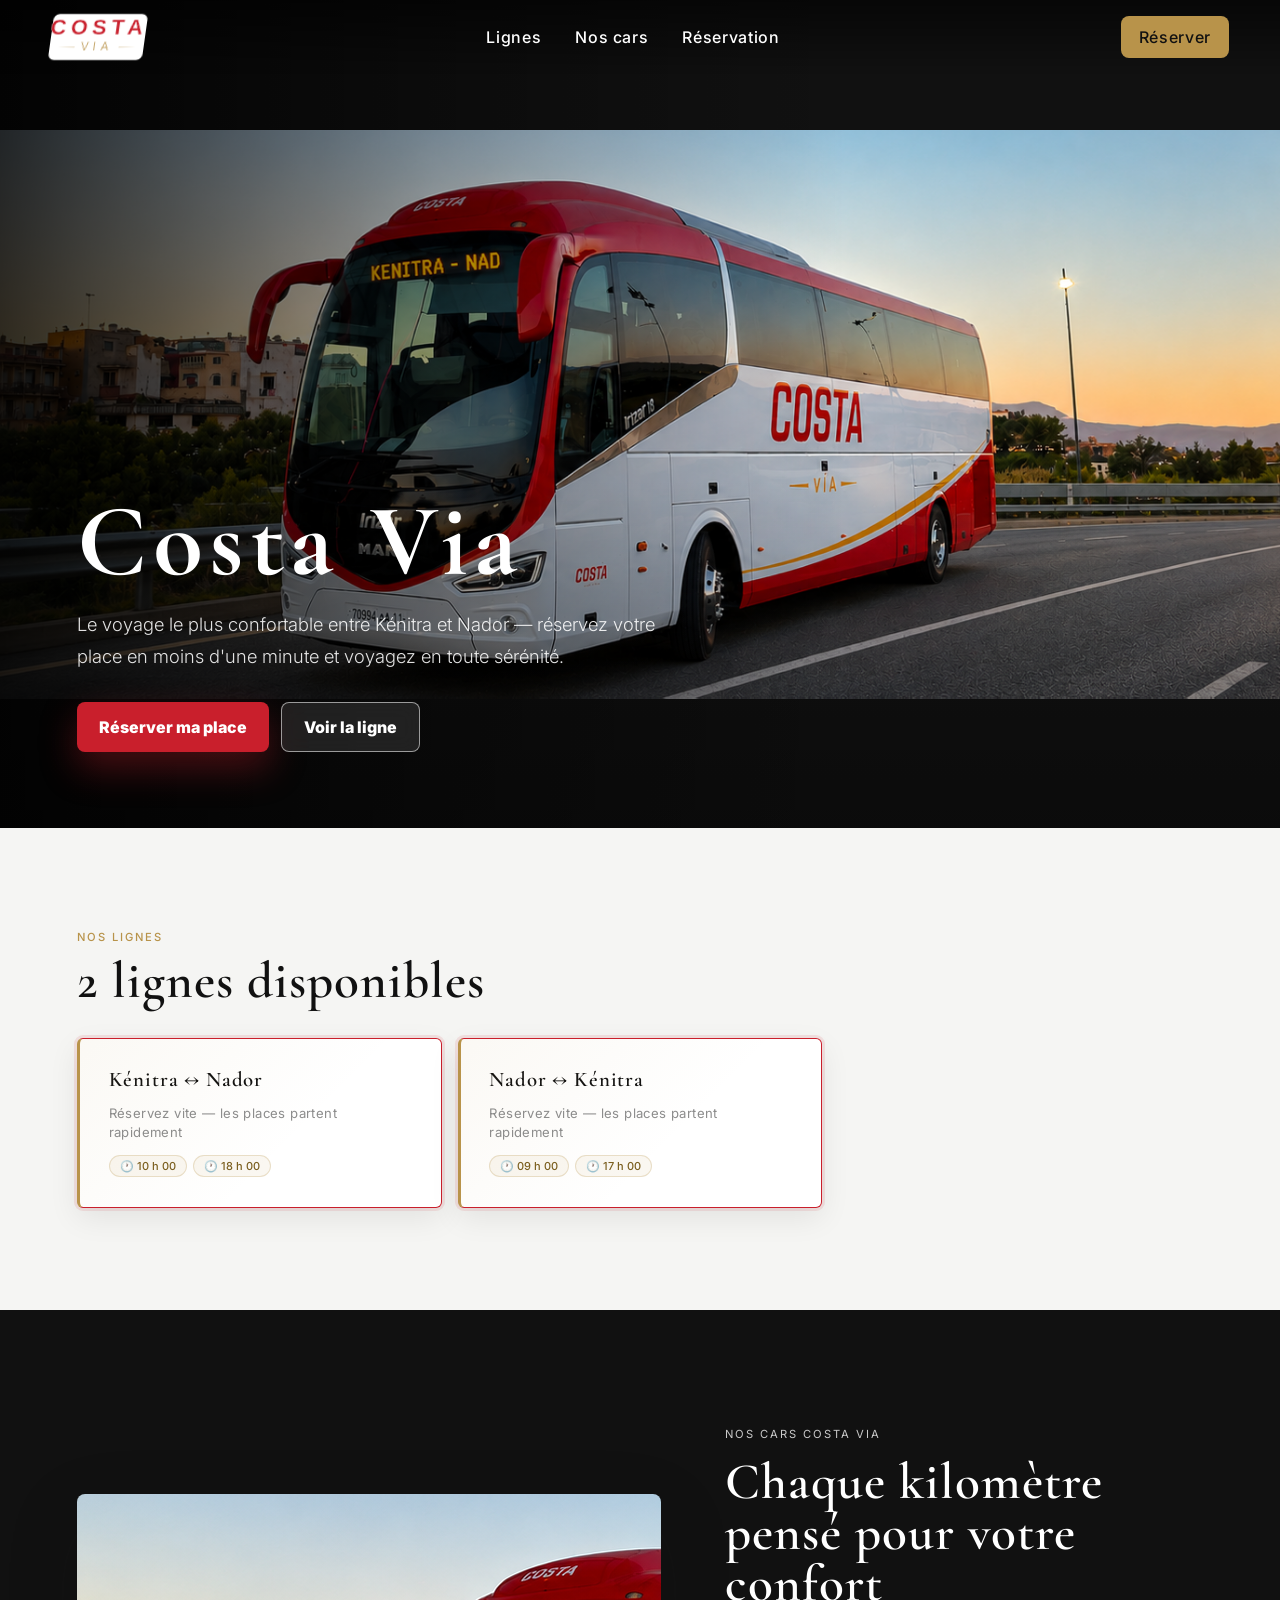
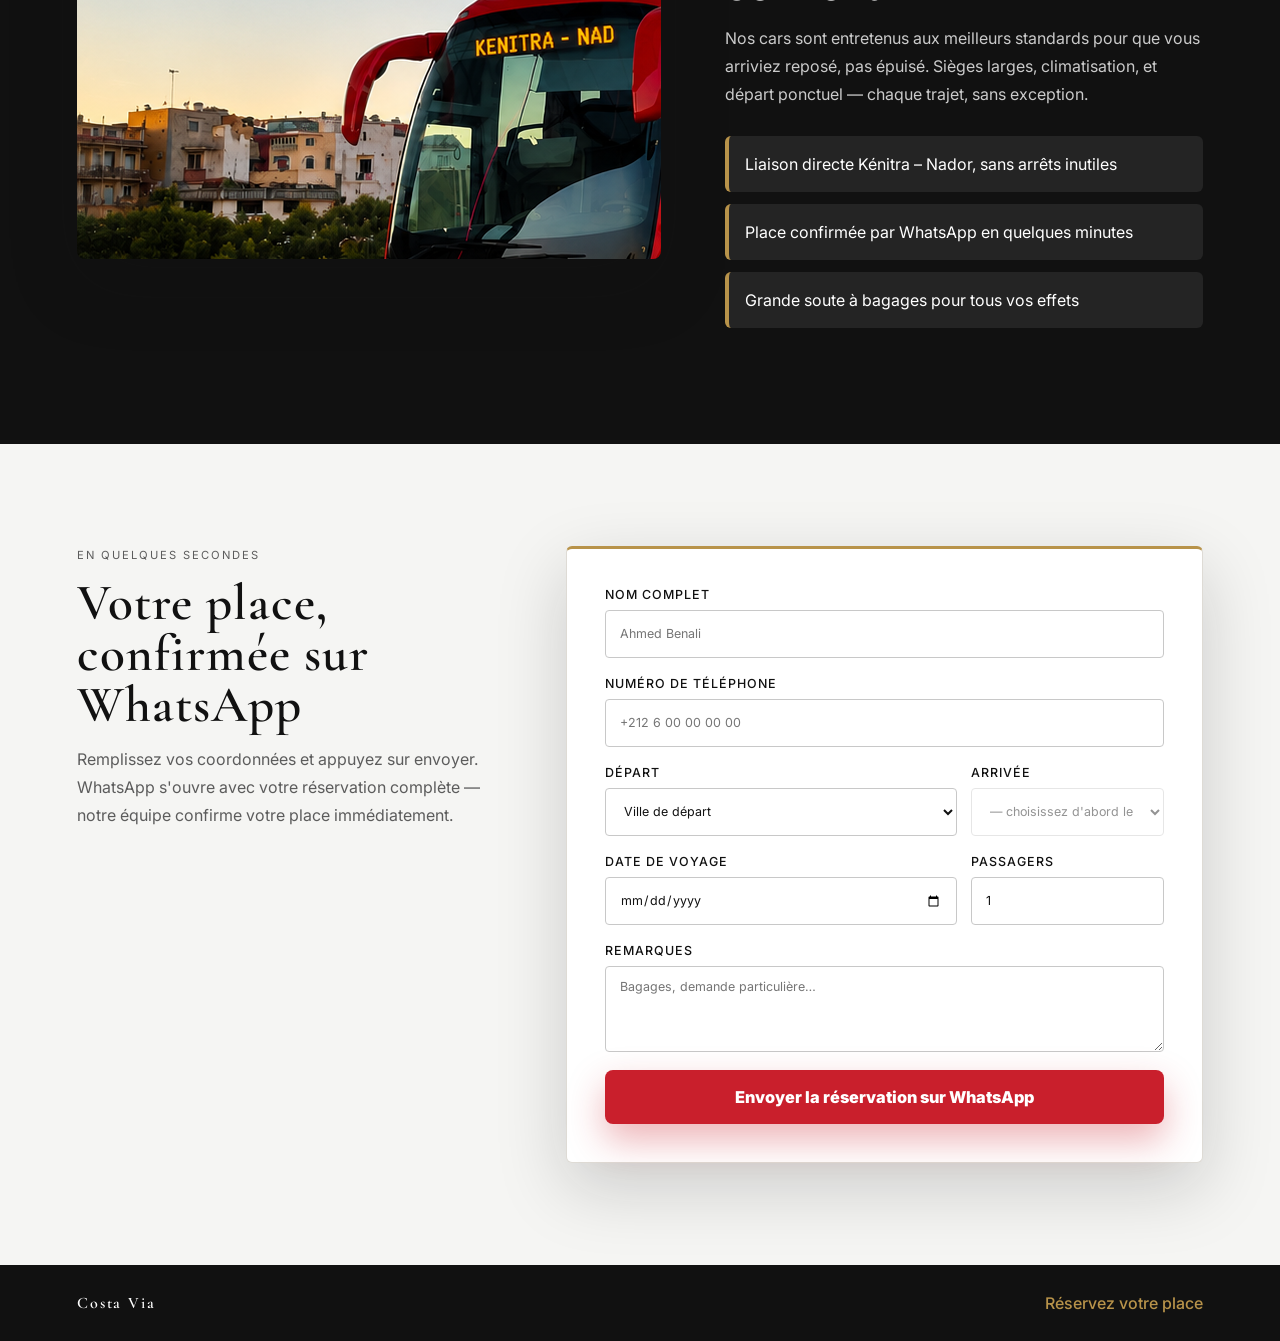
==== commit 5be0ba20: "Update index.html" ====
--- a/index.html
+++ b/index.html
@@ -373,15 +373,11 @@
   <body>
     <div class="loader" id="loader" aria-label="Chargement du site">
       <div class="loader-video-frame">
-        <video
-          class="loader-video"
-          src="assets/bus-motion.mp4"
-          autoplay
-          muted
-          loop
-          playsinline
-          poster="assets/costa-via-bus.jpeg"
-        ></video>
+        <img
+  class="hero-media"
+  src="assets/costa-via-bus.jpeg"
+  alt="Autocar Costa Via"
+        />
         <div class="loader-fallback costa-logo">
           <span class="costa-word">COSTA</span>
           <span class="via-row">
@@ -471,14 +467,11 @@
 
       <!-- ── Fleet ──────────────────────────────────────────────── -->
       <section class="fleet" id="fleet" aria-labelledby="fleet-title">
-        <div class="fleet-media" data-scroll-video>
-          <video
-            src="assets/bus-motion.mp4"
-            muted
-            loop
-            playsinline
-            poster="assets/costa-via-bus.jpeg"
-          ></video>
+        <div class="fleet-media">
+          <img
+        src="assets/costa-via-bus.jpeg"
+        alt="Autocar Costa Via"
+          />
         </div>
         <div class="fleet-content">
           <p class="eyebrow">Nos cars Costa Via</p>
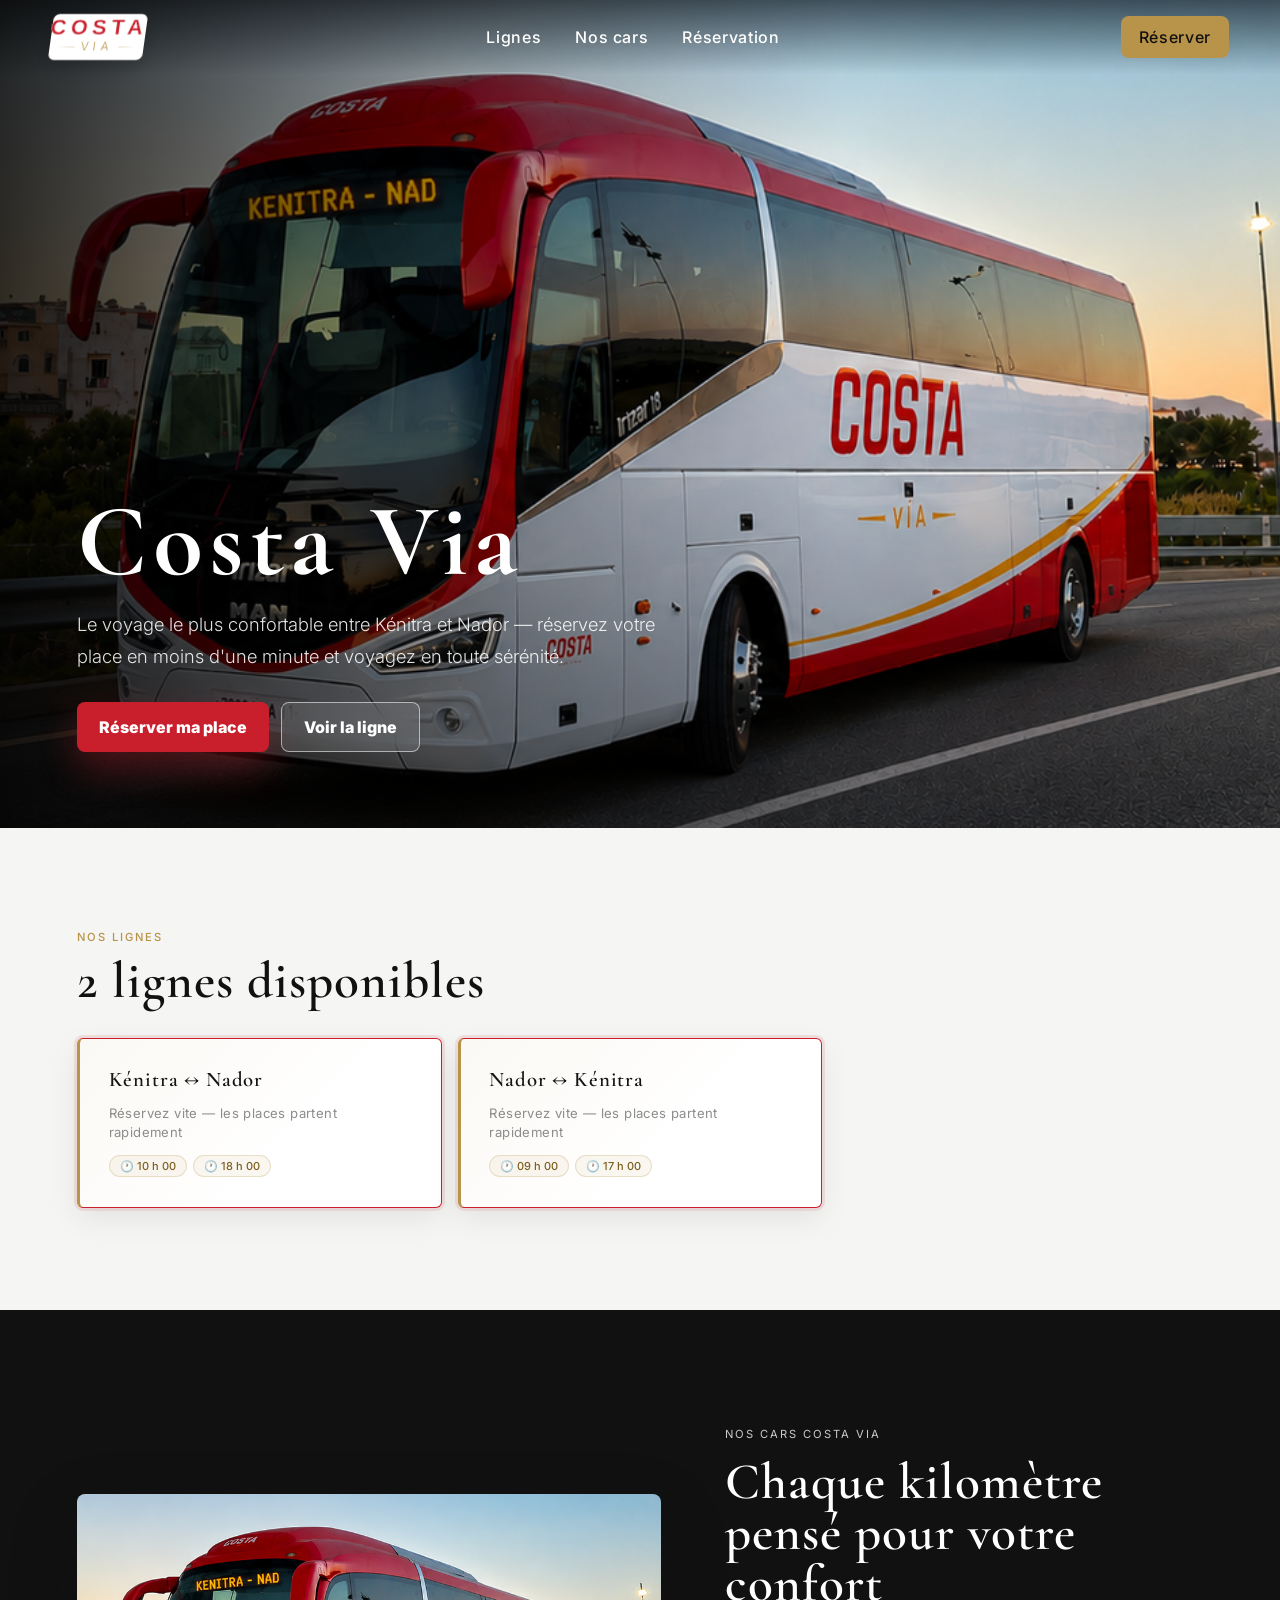
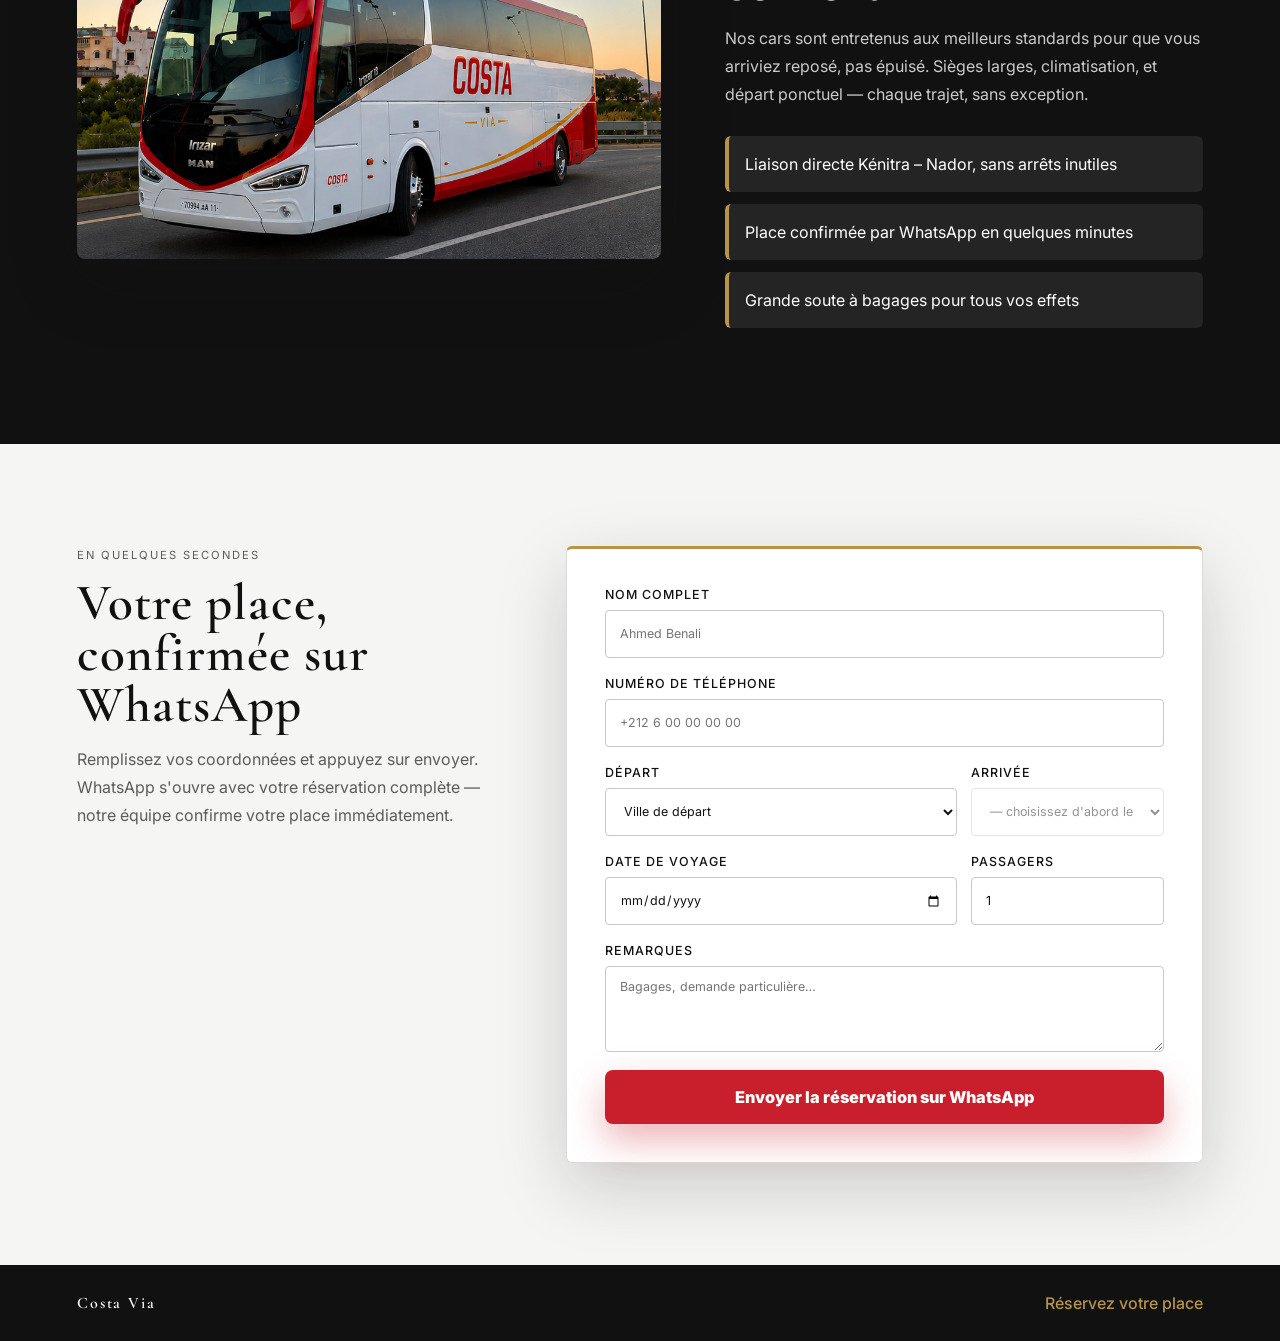
==== commit 0add53c5: "Update index.html" ====
--- a/index.html
+++ b/index.html
@@ -429,15 +429,11 @@
     <main>
       <!-- ── Hero ──────────────────────────────────────────────── -->
       <section class="hero" aria-labelledby="hero-title">
-        <video
-          class="hero-media"
-          src="assets/bus-motion.mp4"
-          autoplay
-          muted
-          loop
-          playsinline
-          poster="assets/costa-via-bus.jpeg"
-        ></video>
+        <img
+        class="hero-media"
+        src="assets/costa-via-bus.jpeg"
+        alt="Autocar Costa Via"
+        />
         <div class="hero-overlay"></div>
         <div class="hero-content">
           <h1 id="hero-title">Costa Via</h1>
--- a/styles.css
+++ b/styles.css
@@ -384,9 +384,12 @@
 }
 
 .hero-media {
-  object-fit: contain;
-  object-position: center;
-  background: var(--black) url("assets/costa-via-bus.jpeg") center / contain no-repeat;
+    position: absolute;
+    inset: 0;
+    width: 100%;
+    height: 100%;
+    object-fit: cover;
+    object-position: center;
 }
 
 .hero-overlay {
@@ -553,11 +556,12 @@
   box-shadow: var(--shadow);
 }
 
-.fleet-media video {
-  width: 100%;
-  height: 100%;
-  object-fit: contain;
-  object-position: center;
+.fleet-media img {
+    width:100%;
+    height:100%;
+    object-fit:cover;
+    object-position:center;
+    display:block;
 }
 
 .fleet-content p {
